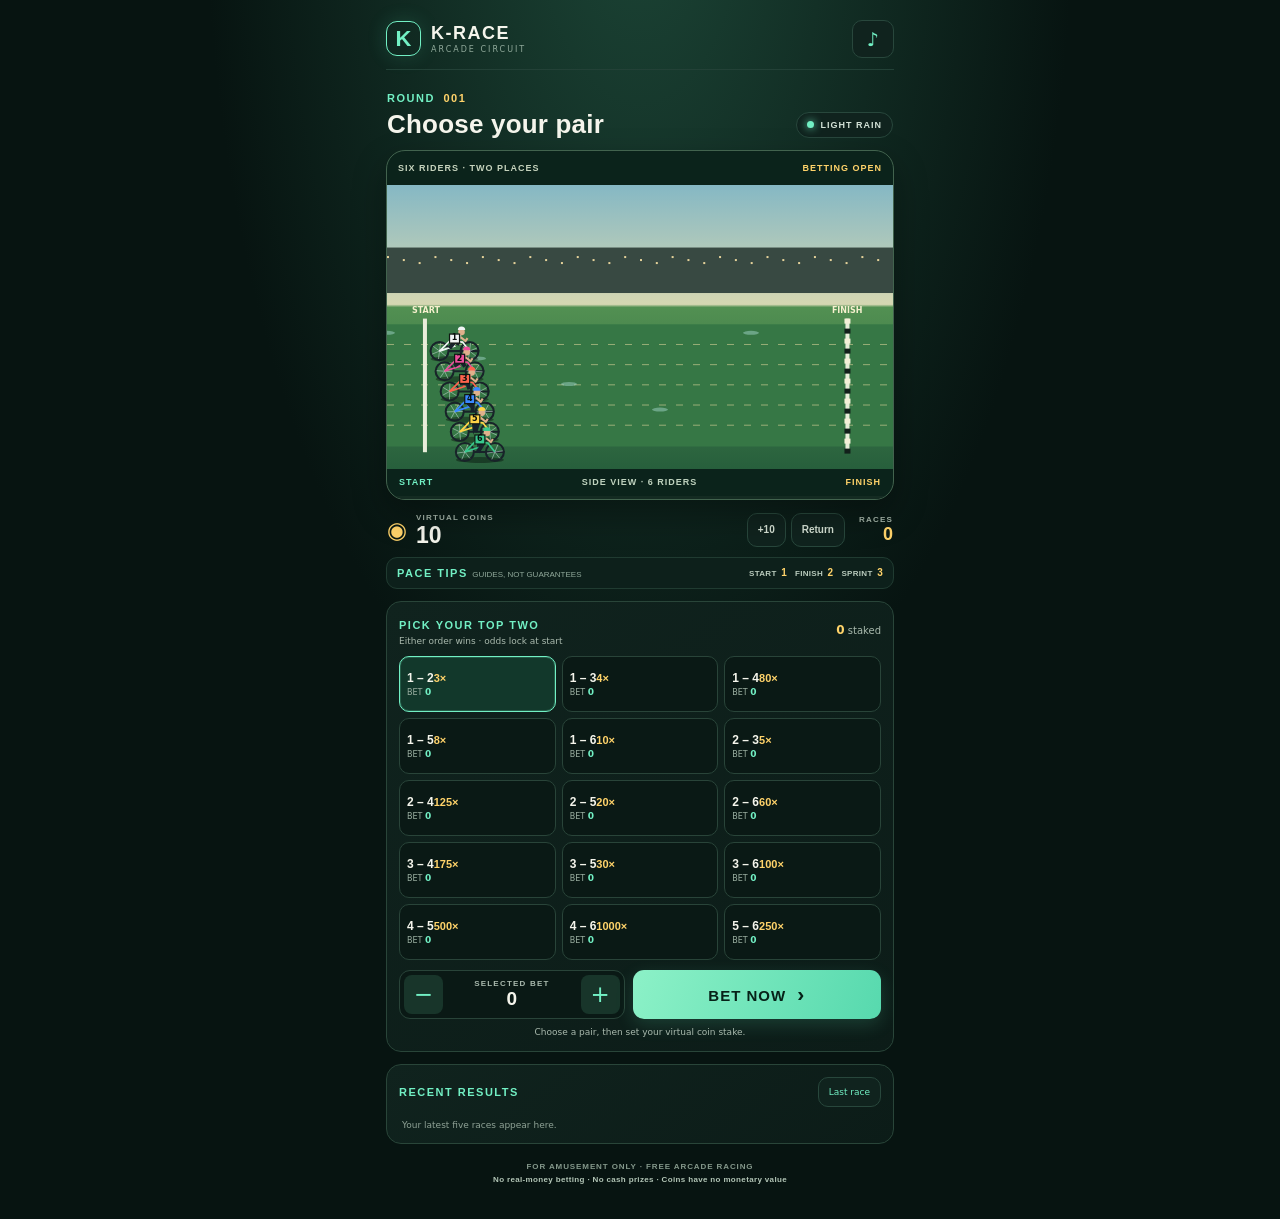
==== mobile/index.html @ de16a82d "Add K-Race mobile browser draft" ====
<!doctype html>
<html lang="en">
<head>
  <meta charset="utf-8">
  <meta name="viewport" content="width=device-width,initial-scale=1,viewport-fit=cover">
  <meta name="theme-color" content="#071a17">
  <meta name="description" content="A free six-rider bicycle racing arcade game. Virtual coins only; no cash prizes.">
  <title>K-Race Mobile Arcade</title>
  <link rel="manifest" href="manifest.webmanifest">
  <link rel="icon" href="icon.svg" type="image/svg+xml">
  <link rel="stylesheet" href="style.css">
</head>
<body>
  <main class="app-shell">
    <header class="topbar">
      <div class="brand"><span class="brand-mark">K</span><span><strong>K-RACE</strong><small>ARCADE CIRCUIT</small></span></div>
      <div class="top-actions"><button id="music-toggle" class="icon-btn" aria-label="Toggle music" title="Toggle sound">♪</button><button id="install-btn" class="install-btn" hidden>Install</button></div>
    </header>

    <section class="hero-line" aria-live="polite">
      <div><span class="eyebrow">ROUND <b id="round-number">001</b></span><h1 id="phase-title">Choose your pair</h1></div>
      <div class="weather-pill" id="weather-pill"><i id="weather-dot"></i><span id="weather-label">CLEAR</span></div>
    </section>

    <section class="race-card" aria-label="Live bicycle race">
      <div class="race-meta"><span id="race-caption">SIX RIDERS · TWO PLACES</span><span id="race-clock">BETTING OPEN</span></div>
      <canvas id="race-canvas" aria-label="Six numbered cyclists race from the start line to the finish line"></canvas>
      <div class="track-labels"><span>START</span><span id="track-status">SIDE VIEW · 6 RIDERS</span><span>FINISH</span></div>
      <div class="progress-track"><span id="progress-fill"></span></div>
      <div class="finish-readout" id="finish-readout" aria-live="assertive"></div>
    </section>

    <section class="wallet-row" aria-label="Virtual coin wallet">
      <div class="wallet"><span class="coin-icon">◉</span><div><small>VIRTUAL COINS</small><strong id="coin-balance">10</strong></div></div>
      <div class="wallet-actions"><button id="coin-in" class="small-btn">+10</button><button id="coin-out" class="small-btn">Return</button></div>
      <div class="record-chip"><small>RACES</small><strong id="races-played">0</strong></div>
    </section>

    <section class="tips-row" aria-label="Race tips">
      <span class="section-label">PACE TIPS <em>GUIDES, NOT GUARANTEES</em></span>
      <div class="tip-list"><span>START <b id="tip-starter">—</b></span><span>FINISH <b id="tip-finisher">—</b></span><span>SPRINT <b id="tip-sprint">—</b></span></div>
    </section>

    <section class="bet-panel" id="bet-panel">
      <div class="section-heading"><div><span class="section-label">PICK YOUR TOP TWO</span><small>Either order wins · odds lock at start</small></div><span class="stake-total"><b id="total-stake">0</b> staked</span></div>
      <div class="pair-grid" id="pair-grid" aria-label="Choose a pair of riders"></div>
      <div class="bet-controls">
        <div class="stake-stepper"><button id="stake-minus" aria-label="Decrease selected pair stake">−</button><span><small>SELECTED BET</small><b id="selected-stake">0</b></span><button id="stake-plus" aria-label="Increase selected pair stake">+</button></div>
        <button id="race-button" class="primary-btn">BET NOW <span>›</span></button>
      </div>
      <p class="notice" id="notice" aria-live="polite">Choose a pair, then set your virtual coin stake.</p>
    </section>

    <section class="history-panel">
      <div class="section-heading"><span class="section-label">RECENT RESULTS</span><button id="last-game" class="text-btn">Last race</button></div>
      <div id="history-list" class="history-list"><span class="empty-history">Your latest five races appear here.</span></div>
    </section>

    <footer>FOR AMUSEMENT ONLY · FREE ARCADE RACING<br><strong>No real-money betting · No cash prizes · Coins have no monetary value</strong></footer>
  </main>
  <script src="race-core.js"></script><script src="app.js"></script>
</body>
</html>
---- mobile/style.css ----
:root{color-scheme:dark;--bg:#071411;--panel:#0e211c;--panel2:#122a23;--line:#28473c;--mint:#72f0c4;--gold:#ffd36a;--text:#f5f5ec;--muted:#a9b9ad;--danger:#ff7182;--safe-bottom:env(safe-area-inset-bottom,0px)}
*{box-sizing:border-box}html{background:var(--bg)}body{margin:0;background:radial-gradient(ellipse at 50% -10%,#1c4536 0%,#071411 48%);color:var(--text);font-family:'DM Sans',system-ui,sans-serif;min-height:100vh;padding:0 0 var(--safe-bottom)}button{font:inherit;color:inherit;touch-action:manipulation}.app-shell{width:min(100%,540px);margin:0 auto;padding:0 16px 18px}.topbar{height:62px;display:flex;align-items:center;justify-content:space-between;border-bottom:1px solid #234137}.brand{display:flex;gap:10px;align-items:center}.brand-mark{display:grid;place-items:center;width:35px;height:35px;border:1px solid var(--mint);border-radius:11px;color:var(--mint);font:800 22px 'Barlow Condensed',sans-serif;box-shadow:0 0 20px #54e3b428}.brand strong{display:block;font:800 18px 'Barlow Condensed',sans-serif;letter-spacing:1.5px}.brand small{display:block;color:#91aa9b;font-size:8px;letter-spacing:2px;margin-top:1px}.top-actions{display:flex;gap:8px}.icon-btn,.install-btn,.small-btn,.text-btn{border:1px solid var(--line);background:#10231e;border-radius:10px;min-height:38px;padding:0 13px}.icon-btn{font-size:19px;color:var(--mint);width:42px}.install-btn{color:var(--mint);font-weight:700}.hero-line{display:flex;justify-content:space-between;align-items:end;padding:17px 1px 12px}.eyebrow,.section-label{font:700 11px 'Barlow Condensed',sans-serif;letter-spacing:1.5px;color:var(--mint)}.eyebrow b{color:var(--gold);margin-left:4px}.hero-line h1{font:700 26px/1.02 'Barlow Condensed',sans-serif;margin:5px 0 0;letter-spacing:.2px}.weather-pill{display:flex;align-items:center;gap:7px;border:1px solid var(--line);background:#10231e;border-radius:20px;padding:7px 10px;color:#d3e2d7;font:700 9px 'Barlow Condensed',sans-serif;letter-spacing:1px}.weather-pill i{width:7px;height:7px;border-radius:50%;background:var(--mint);box-shadow:0 0 9px currentColor}.weather-pill.storm i{background:#a6c5ff}.race-card{position:relative;overflow:hidden;background:#0b231b;border:1px solid #42634e;border-radius:16px;box-shadow:0 14px 34px #0005}.race-meta{height:34px;display:flex;justify-content:space-between;align-items:center;padding:0 11px;color:#c6d3bd;font:700 9px 'Barlow Condensed',sans-serif;letter-spacing:1px}.race-meta span:last-child{color:var(--gold)}canvas{display:block;width:100%;aspect-ratio:1.78;background:#1d5031}.track-labels{height:27px;display:flex;align-items:center;justify-content:space-between;padding:0 12px;color:#c0d3bf;font:700 9px 'Barlow Condensed',sans-serif;letter-spacing:1px}.track-labels span:first-child{color:var(--mint)}.track-labels span:last-child{color:var(--gold)}.progress-track{height:3px;background:#142b22}.progress-track span{display:block;height:100%;width:0;background:linear-gradient(90deg,#65dcae,#ffcc68);transition:width .12s linear}.finish-readout{position:absolute;left:50%;top:50%;transform:translate(-50%,-50%);display:none;padding:10px 18px;text-align:center;border:1px solid var(--gold);border-radius:12px;background:#071411eb;color:var(--gold);font:800 24px 'Barlow Condensed',sans-serif;white-space:nowrap;box-shadow:0 8px 30px #0009}.finish-readout.show{display:block}.wallet-row{display:flex;align-items:center;gap:9px;padding:13px 1px 10px}.wallet{display:flex;align-items:center;gap:9px;flex:1}.coin-icon{font-size:23px;color:var(--gold)}.wallet small,.record-chip small,.stake-stepper small{display:block;color:var(--muted);font:700 8px 'Barlow Condensed',sans-serif;letter-spacing:1.2px}.wallet strong{display:block;font:800 23px/1 'Barlow Condensed',sans-serif;margin-top:2px}.wallet-actions{display:flex;gap:5px}.small-btn{min-height:34px;padding:0 10px;color:#d5e1d4;font:700 10px 'Barlow Condensed',sans-serif}.record-chip{text-align:right;padding-left:5px}.record-chip strong{display:block;font:700 18px 'Barlow Condensed',sans-serif;color:var(--gold)}.tips-row{display:flex;gap:8px;align-items:center;justify-content:space-between;padding:9px 10px;background:#0d201b;border:1px solid #203b31;border-radius:11px}.section-label em{font:500 8px 'DM Sans',sans-serif;font-style:normal;color:#91a99b;letter-spacing:0}.tip-list{display:flex;gap:8px}.tip-list span{color:#b9cbbd;font:700 8px 'Barlow Condensed',sans-serif;letter-spacing:.3px}.tip-list b{color:var(--gold);font-size:10px;margin-left:2px}.bet-panel,.history-panel{margin-top:12px;padding:12px;background:linear-gradient(145deg,#10231e,#0c1c18);border:1px solid #294539;border-radius:15px}.section-heading{display:flex;justify-content:space-between;align-items:center;margin-bottom:10px}.section-heading small{display:block;color:var(--muted);font-size:9px;margin-top:3px}.stake-total{color:#a9b9ad;font-size:10px}.stake-total b{color:var(--gold);font-size:12px}.pair-grid{display:grid;grid-template-columns:repeat(3,minmax(0,1fr));gap:6px}.pair-card{min-height:48px;border:1px solid #294439;border-radius:10px;background:#0a1915;padding:6px 7px;text-align:left;display:flex;flex-direction:column;justify-content:center;gap:2px;cursor:pointer}.pair-card:active{transform:scale(.98)}.pair-card.selected{border-color:var(--mint);background:#12382b;box-shadow:inset 0 0 0 1px #72f0c433}.pair-top{display:flex;justify-content:space-between;align-items:center}.pair-id{font:800 12px 'Barlow Condensed',sans-serif}.pair-odds{color:var(--gold);font:700 11px 'Barlow Condensed',sans-serif}.pair-stake{color:#9cb0a2;font-size:8px}.pair-stake b{color:var(--mint);font-size:9px}.bet-controls{display:grid;grid-template-columns:1fr 1.1fr;gap:8px;margin-top:10px}.stake-stepper{display:flex;align-items:center;justify-content:space-between;border:1px solid #294439;border-radius:11px;background:#0a1915;padding:4px}.stake-stepper button{width:39px;height:39px;border:0;border-radius:8px;background:#18352a;color:var(--mint);font-size:23px}.stake-stepper span{text-align:center}.stake-stepper b{display:block;font:800 19px 'Barlow Condensed',sans-serif}.primary-btn{border:0;border-radius:11px;background:linear-gradient(110deg,#8cf1c7,#57d9ae);color:#062117;font:800 15px 'Barlow Condensed',sans-serif;letter-spacing:1px;box-shadow:0 6px 18px #61e6b42a}.primary-btn span{font-size:21px;margin-left:6px}.primary-btn:disabled{opacity:.5}.notice{text-align:center;color:#a9b9ad;font-size:9px;min-height:12px;margin:8px 0 0}.history-panel{padding-bottom:10px}.text-btn{min-height:30px;padding:0 10px;color:var(--mint);font-size:9px}.history-list{display:flex;gap:6px;overflow:auto}.history-item{flex:1;min-width:77px;padding:7px;border-radius:9px;background:#0a1915;border:1px solid #243b31}.history-item small{display:block;color:#93a99a;font-size:8px}.history-item b{display:block;margin-top:3px;color:var(--gold);font:700 14px 'Barlow Condensed',sans-serif}.empty-history{color:#8fa296;font-size:9px;padding:3px}footer{text-align:center;color:#84988b;font:700 8px/1.7 'Barlow Condensed',sans-serif;letter-spacing:.9px;padding:16px 0 2px}footer strong{color:#b3c6b7;font-weight:600;letter-spacing:.35px}
@media(max-width:365px){.app-shell{padding-left:11px;padding-right:11px}.hero-line h1{font-size:24px}.tips-row{padding:8px 7px}.tip-list{gap:5px}.tip-list span{font-size:7px}.pair-grid{gap:4px}.pair-card{padding:5px;min-height:45px}.section-label{font-size:10px}.wallet-actions{gap:3px}.small-btn{padding:0 7px}}
@media(min-width:500px){.app-shell{padding-top:8px}.race-card{border-radius:19px}.pair-card{min-height:56px}.app-shell{padding-bottom:30px}}
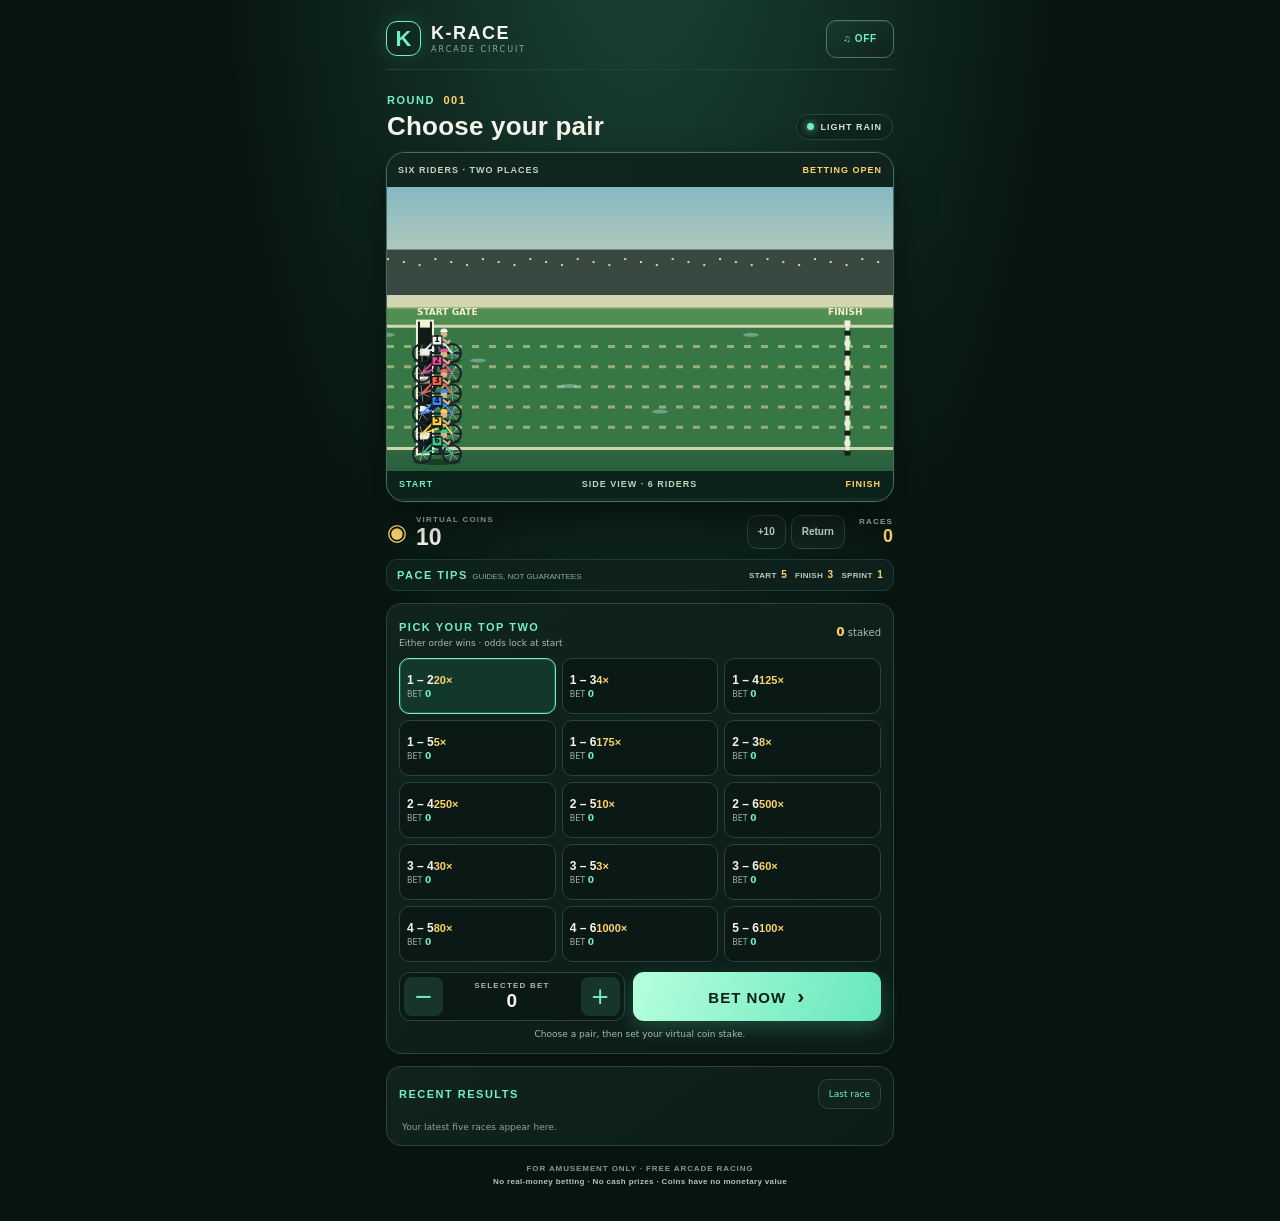
==== commit 018d3734: "Lock mobile results and add race music" ====
--- a/mobile/index.html
+++ b/mobile/index.html
@@ -8,13 +8,13 @@
   <title>K-Race Mobile Arcade</title>
   <link rel="manifest" href="manifest.webmanifest">
   <link rel="icon" href="icon.svg" type="image/svg+xml">
-  <link rel="stylesheet" href="style.css">
+  <link rel="stylesheet" href="style.css?v=20261105-r4">
 </head>
 <body>
   <main class="app-shell">
     <header class="topbar">
       <div class="brand"><span class="brand-mark">K</span><span><strong>K-RACE</strong><small>ARCADE CIRCUIT</small></span></div>
-      <div class="top-actions"><button id="music-toggle" class="icon-btn" aria-label="Toggle music" title="Toggle sound">♪</button><button id="install-btn" class="install-btn" hidden>Install</button></div>
+      <div class="top-actions"><button id="music-toggle" class="icon-btn" aria-label="Turn music on" title="Turn race music on or off">♫ OFF</button><button id="install-btn" class="install-btn" hidden>Install</button></div>
     </header>
 
     <section class="hero-line" aria-live="polite">
@@ -22,7 +22,7 @@
       <div class="weather-pill" id="weather-pill"><i id="weather-dot"></i><span id="weather-label">CLEAR</span></div>
     </section>
 
-    <section class="race-card" aria-label="Live bicycle race">
+    <section class="race-card" id="race-card" aria-label="Live bicycle race">
       <div class="race-meta"><span id="race-caption">SIX RIDERS · TWO PLACES</span><span id="race-clock">BETTING OPEN</span></div>
       <canvas id="race-canvas" aria-label="Six numbered cyclists race from the start line to the finish line"></canvas>
       <div class="track-labels"><span>START</span><span id="track-status">SIDE VIEW · 6 RIDERS</span><span>FINISH</span></div>
@@ -58,7 +58,7 @@
 
     <footer>FOR AMUSEMENT ONLY · FREE ARCADE RACING<br><strong>No real-money betting · No cash prizes · Coins have no monetary value</strong></footer>
   </main>
-  <script src="race-core.js"></script><script src="app.js"></script>
+  <script src="race-core.js?v=20261105-r4"></script><script src="app.js?v=20261105-r4"></script>
 </body>
 </html>
 
--- a/mobile/style.css
+++ b/mobile/style.css
@@ -1,5 +1,9 @@
 :root{color-scheme:dark;--bg:#071411;--panel:#0e211c;--panel2:#122a23;--line:#28473c;--mint:#72f0c4;--gold:#ffd36a;--text:#f5f5ec;--muted:#a9b9ad;--danger:#ff7182;--safe-bottom:env(safe-area-inset-bottom,0px)}
-*{box-sizing:border-box}html{background:var(--bg)}body{margin:0;background:radial-gradient(ellipse at 50% -10%,#1c4536 0%,#071411 48%);color:var(--text);font-family:'DM Sans',system-ui,sans-serif;min-height:100vh;padding:0 0 var(--safe-bottom)}button{font:inherit;color:inherit;touch-action:manipulation}.app-shell{width:min(100%,540px);margin:0 auto;padding:0 16px 18px}.topbar{height:62px;display:flex;align-items:center;justify-content:space-between;border-bottom:1px solid #234137}.brand{display:flex;gap:10px;align-items:center}.brand-mark{display:grid;place-items:center;width:35px;height:35px;border:1px solid var(--mint);border-radius:11px;color:var(--mint);font:800 22px 'Barlow Condensed',sans-serif;box-shadow:0 0 20px #54e3b428}.brand strong{display:block;font:800 18px 'Barlow Condensed',sans-serif;letter-spacing:1.5px}.brand small{display:block;color:#91aa9b;font-size:8px;letter-spacing:2px;margin-top:1px}.top-actions{display:flex;gap:8px}.icon-btn,.install-btn,.small-btn,.text-btn{border:1px solid var(--line);background:#10231e;border-radius:10px;min-height:38px;padding:0 13px}.icon-btn{font-size:19px;color:var(--mint);width:42px}.install-btn{color:var(--mint);font-weight:700}.hero-line{display:flex;justify-content:space-between;align-items:end;padding:17px 1px 12px}.eyebrow,.section-label{font:700 11px 'Barlow Condensed',sans-serif;letter-spacing:1.5px;color:var(--mint)}.eyebrow b{color:var(--gold);margin-left:4px}.hero-line h1{font:700 26px/1.02 'Barlow Condensed',sans-serif;margin:5px 0 0;letter-spacing:.2px}.weather-pill{display:flex;align-items:center;gap:7px;border:1px solid var(--line);background:#10231e;border-radius:20px;padding:7px 10px;color:#d3e2d7;font:700 9px 'Barlow Condensed',sans-serif;letter-spacing:1px}.weather-pill i{width:7px;height:7px;border-radius:50%;background:var(--mint);box-shadow:0 0 9px currentColor}.weather-pill.storm i{background:#a6c5ff}.race-card{position:relative;overflow:hidden;background:#0b231b;border:1px solid #42634e;border-radius:16px;box-shadow:0 14px 34px #0005}.race-meta{height:34px;display:flex;justify-content:space-between;align-items:center;padding:0 11px;color:#c6d3bd;font:700 9px 'Barlow Condensed',sans-serif;letter-spacing:1px}.race-meta span:last-child{color:var(--gold)}canvas{display:block;width:100%;aspect-ratio:1.78;background:#1d5031}.track-labels{height:27px;display:flex;align-items:center;justify-content:space-between;padding:0 12px;color:#c0d3bf;font:700 9px 'Barlow Condensed',sans-serif;letter-spacing:1px}.track-labels span:first-child{color:var(--mint)}.track-labels span:last-child{color:var(--gold)}.progress-track{height:3px;background:#142b22}.progress-track span{display:block;height:100%;width:0;background:linear-gradient(90deg,#65dcae,#ffcc68);transition:width .12s linear}.finish-readout{position:absolute;left:50%;top:50%;transform:translate(-50%,-50%);display:none;padding:10px 18px;text-align:center;border:1px solid var(--gold);border-radius:12px;background:#071411eb;color:var(--gold);font:800 24px 'Barlow Condensed',sans-serif;white-space:nowrap;box-shadow:0 8px 30px #0009}.finish-readout.show{display:block}.wallet-row{display:flex;align-items:center;gap:9px;padding:13px 1px 10px}.wallet{display:flex;align-items:center;gap:9px;flex:1}.coin-icon{font-size:23px;color:var(--gold)}.wallet small,.record-chip small,.stake-stepper small{display:block;color:var(--muted);font:700 8px 'Barlow Condensed',sans-serif;letter-spacing:1.2px}.wallet strong{display:block;font:800 23px/1 'Barlow Condensed',sans-serif;margin-top:2px}.wallet-actions{display:flex;gap:5px}.small-btn{min-height:34px;padding:0 10px;color:#d5e1d4;font:700 10px 'Barlow Condensed',sans-serif}.record-chip{text-align:right;padding-left:5px}.record-chip strong{display:block;font:700 18px 'Barlow Condensed',sans-serif;color:var(--gold)}.tips-row{display:flex;gap:8px;align-items:center;justify-content:space-between;padding:9px 10px;background:#0d201b;border:1px solid #203b31;border-radius:11px}.section-label em{font:500 8px 'DM Sans',sans-serif;font-style:normal;color:#91a99b;letter-spacing:0}.tip-list{display:flex;gap:8px}.tip-list span{color:#b9cbbd;font:700 8px 'Barlow Condensed',sans-serif;letter-spacing:.3px}.tip-list b{color:var(--gold);font-size:10px;margin-left:2px}.bet-panel,.history-panel{margin-top:12px;padding:12px;background:linear-gradient(145deg,#10231e,#0c1c18);border:1px solid #294539;border-radius:15px}.section-heading{display:flex;justify-content:space-between;align-items:center;margin-bottom:10px}.section-heading small{display:block;color:var(--muted);font-size:9px;margin-top:3px}.stake-total{color:#a9b9ad;font-size:10px}.stake-total b{color:var(--gold);font-size:12px}.pair-grid{display:grid;grid-template-columns:repeat(3,minmax(0,1fr));gap:6px}.pair-card{min-height:48px;border:1px solid #294439;border-radius:10px;background:#0a1915;padding:6px 7px;text-align:left;display:flex;flex-direction:column;justify-content:center;gap:2px;cursor:pointer}.pair-card:active{transform:scale(.98)}.pair-card.selected{border-color:var(--mint);background:#12382b;box-shadow:inset 0 0 0 1px #72f0c433}.pair-top{display:flex;justify-content:space-between;align-items:center}.pair-id{font:800 12px 'Barlow Condensed',sans-serif}.pair-odds{color:var(--gold);font:700 11px 'Barlow Condensed',sans-serif}.pair-stake{color:#9cb0a2;font-size:8px}.pair-stake b{color:var(--mint);font-size:9px}.bet-controls{display:grid;grid-template-columns:1fr 1.1fr;gap:8px;margin-top:10px}.stake-stepper{display:flex;align-items:center;justify-content:space-between;border:1px solid #294439;border-radius:11px;background:#0a1915;padding:4px}.stake-stepper button{width:39px;height:39px;border:0;border-radius:8px;background:#18352a;color:var(--mint);font-size:23px}.stake-stepper span{text-align:center}.stake-stepper b{display:block;font:800 19px 'Barlow Condensed',sans-serif}.primary-btn{border:0;border-radius:11px;background:linear-gradient(110deg,#8cf1c7,#57d9ae);color:#062117;font:800 15px 'Barlow Condensed',sans-serif;letter-spacing:1px;box-shadow:0 6px 18px #61e6b42a}.primary-btn span{font-size:21px;margin-left:6px}.primary-btn:disabled{opacity:.5}.notice{text-align:center;color:#a9b9ad;font-size:9px;min-height:12px;margin:8px 0 0}.history-panel{padding-bottom:10px}.text-btn{min-height:30px;padding:0 10px;color:var(--mint);font-size:9px}.history-list{display:flex;gap:6px;overflow:auto}.history-item{flex:1;min-width:77px;padding:7px;border-radius:9px;background:#0a1915;border:1px solid #243b31}.history-item small{display:block;color:#93a99a;font-size:8px}.history-item b{display:block;margin-top:3px;color:var(--gold);font:700 14px 'Barlow Condensed',sans-serif}.empty-history{color:#8fa296;font-size:9px;padding:3px}footer{text-align:center;color:#84988b;font:700 8px/1.7 'Barlow Condensed',sans-serif;letter-spacing:.9px;padding:16px 0 2px}footer strong{color:#b3c6b7;font-weight:600;letter-spacing:.35px}
+*{box-sizing:border-box}html{background:var(--bg)}body{margin:0;background:radial-gradient(ellipse at 50% -10%,#1c4536 0%,#071411 48%);color:var(--text);font-family:'DM Sans',system-ui,sans-serif;min-height:100vh;padding:0 0 var(--safe-bottom)}button{font:inherit;color:inherit;touch-action:manipulation}.app-shell{width:min(100%,540px);margin:0 auto;padding:0 16px 18px}.topbar{height:62px;display:flex;align-items:center;justify-content:space-between;border-bottom:1px solid #234137}.brand{display:flex;gap:10px;align-items:center}.brand-mark{display:grid;place-items:center;width:35px;height:35px;border:1px solid var(--mint);border-radius:11px;color:var(--mint);font:800 22px 'Barlow Condensed',sans-serif;box-shadow:0 0 20px #54e3b428}.brand strong{display:block;font:800 18px 'Barlow Condensed',sans-serif;letter-spacing:1.5px}.brand small{display:block;color:#91aa9b;font-size:8px;letter-spacing:2px;margin-top:1px}.top-actions{display:flex;gap:8px}.icon-btn,.install-btn,.small-btn,.text-btn{border:1px solid var(--line);background:#10231e;border-radius:10px;min-height:38px;padding:0 13px}.icon-btn{font-size:19px;color:var(--mint);width:42px}.install-btn{color:var(--mint);font-weight:700}.hero-line{display:flex;justify-content:space-between;align-items:end;padding:17px 1px 12px}.eyebrow,.section-label{font:700 11px 'Barlow Condensed',sans-serif;letter-spacing:1.5px;color:var(--mint)}.eyebrow b{color:var(--gold);margin-left:4px}.hero-line h1{font:700 26px/1.02 'Barlow Condensed',sans-serif;margin:5px 0 0;letter-spacing:.2px}.weather-pill{display:flex;align-items:center;gap:7px;border:1px solid var(--line);background:#10231e;border-radius:20px;padding:7px 10px;color:#d3e2d7;font:700 9px 'Barlow Condensed',sans-serif;letter-spacing:1px}.weather-pill i{width:7px;height:7px;border-radius:50%;background:var(--mint);box-shadow:0 0 9px currentColor}.weather-pill.storm i{background:#a6c5ff}.race-card{position:relative;overflow:hidden;background:#0b231b;border:1px solid #42634e;border-radius:16px;box-shadow:0 14px 34px #0005}.race-meta{height:34px;display:flex;justify-content:space-between;align-items:center;padding:0 11px;color:#c6d3bd;font:700 9px 'Barlow Condensed',sans-serif;letter-spacing:1px}.race-meta span:last-child{color:var(--gold)}canvas{display:block;width:100%;aspect-ratio:1.78;background:#1d5031}.track-labels{height:27px;display:flex;align-items:center;justify-content:space-between;padding:0 12px;color:#c0d3bf;font:700 9px 'Barlow Condensed',sans-serif;letter-spacing:1px}.track-labels span:first-child{color:var(--mint)}.track-labels span:last-child{color:var(--gold)}.progress-track{height:3px;background:#142b22}.progress-track span{display:block;height:100%;width:0;background:linear-gradient(90deg,#65dcae,#ffcc68);transition:width .12s linear}.finish-readout{position:absolute;left:50%;top:50%;transform:translate(-50%,-50%);display:none;min-width:min(82%,270px);padding:10px 18px;text-align:center;border:1px solid var(--gold);border-radius:12px;background:#071411f2;color:var(--gold);white-space:nowrap;box-shadow:0 8px 30px #0009}.finish-readout small{display:block;color:var(--mint);font:700 9px 'Barlow Condensed',sans-serif;letter-spacing:1.4px}.finish-readout strong{display:block;margin:3px 0;font:800 22px 'Barlow Condensed',sans-serif}.finish-readout.show{display:block}.wallet-row{display:flex;align-items:center;gap:9px;padding:13px 1px 10px}.wallet{display:flex;align-items:center;gap:9px;flex:1}.coin-icon{font-size:23px;color:var(--gold)}.wallet small,.record-chip small,.stake-stepper small{display:block;color:var(--muted);font:700 8px 'Barlow Condensed',sans-serif;letter-spacing:1.2px}.wallet strong{display:block;font:800 23px/1 'Barlow Condensed',sans-serif;margin-top:2px}.wallet-actions{display:flex;gap:5px}.small-btn{min-height:34px;padding:0 10px;color:#d5e1d4;font:700 10px 'Barlow Condensed',sans-serif}.record-chip{text-align:right;padding-left:5px}.record-chip strong{display:block;font:700 18px 'Barlow Condensed',sans-serif;color:var(--gold)}.tips-row{display:flex;gap:8px;align-items:center;justify-content:space-between;padding:9px 10px;background:#0d201b;border:1px solid #203b31;border-radius:11px}.section-label em{font:500 8px 'DM Sans',sans-serif;font-style:normal;color:#91a99b;letter-spacing:0}.tip-list{display:flex;gap:8px}.tip-list span{color:#b9cbbd;font:700 8px 'Barlow Condensed',sans-serif;letter-spacing:.3px}.tip-list b{color:var(--gold);font-size:10px;margin-left:2px}.bet-panel,.history-panel{margin-top:12px;padding:12px;background:linear-gradient(145deg,#10231e,#0c1c18);border:1px solid #294539;border-radius:15px}.section-heading{display:flex;justify-content:space-between;align-items:center;margin-bottom:10px}.section-heading small{display:block;color:var(--muted);font-size:9px;margin-top:3px}.stake-total{color:#a9b9ad;font-size:10px}.stake-total b{color:var(--gold);font-size:12px}.pair-grid{display:grid;grid-template-columns:repeat(3,minmax(0,1fr));gap:6px}.pair-card{min-height:48px;border:1px solid #294439;border-radius:10px;background:#0a1915;padding:6px 7px;text-align:left;display:flex;flex-direction:column;justify-content:center;gap:2px;cursor:pointer}.pair-card:active{transform:scale(.98)}.pair-card.selected{border-color:var(--mint);background:#12382b;box-shadow:inset 0 0 0 1px #72f0c433}.pair-top{display:flex;justify-content:space-between;align-items:center}.pair-id{font:800 12px 'Barlow Condensed',sans-serif}.pair-odds{color:var(--gold);font:700 11px 'Barlow Condensed',sans-serif}.pair-stake{color:#9cb0a2;font-size:8px}.pair-stake b{color:var(--mint);font-size:9px}.bet-controls{display:grid;grid-template-columns:1fr 1.1fr;gap:8px;margin-top:10px}.stake-stepper{display:flex;align-items:center;justify-content:space-between;border:1px solid #294439;border-radius:11px;background:#0a1915;padding:4px}.stake-stepper button{width:39px;height:39px;border:0;border-radius:8px;background:#18352a;color:var(--mint);font-size:23px}.stake-stepper span{text-align:center}.stake-stepper b{display:block;font:800 19px 'Barlow Condensed',sans-serif}.primary-btn{border:0;border-radius:11px;background:linear-gradient(110deg,#8cf1c7,#57d9ae);color:#062117;font:800 15px 'Barlow Condensed',sans-serif;letter-spacing:1px;box-shadow:0 6px 18px #61e6b42a}.primary-btn span{font-size:21px;margin-left:6px}.primary-btn:disabled{opacity:.5}.notice{text-align:center;color:#a9b9ad;font-size:9px;min-height:12px;margin:8px 0 0}.history-panel{padding-bottom:10px}.text-btn{min-height:30px;padding:0 10px;color:var(--mint);font-size:9px}.history-list{display:flex;gap:6px;overflow:auto}.history-item{flex:1;min-width:77px;padding:7px;border-radius:9px;background:#0a1915;border:1px solid #243b31}.history-item small{display:block;color:#93a99a;font-size:8px}.history-item b{display:block;margin-top:3px;color:var(--gold);font:700 14px 'Barlow Condensed',sans-serif}.empty-history{color:#8fa296;font-size:9px;padding:3px}footer{text-align:center;color:#84988b;font:700 8px/1.7 'Barlow Condensed',sans-serif;letter-spacing:.9px;padding:16px 0 2px}footer strong{color:#b3c6b7;font-weight:600;letter-spacing:.35px}
 @media(max-width:365px){.app-shell{padding-left:11px;padding-right:11px}.hero-line h1{font-size:24px}.tips-row{padding:8px 7px}.tip-list{gap:5px}.tip-list span{font-size:7px}.pair-grid{gap:4px}.pair-card{padding:5px;min-height:45px}.section-label{font-size:10px}.wallet-actions{gap:3px}.small-btn{padding:0 7px}}
 @media(min-width:500px){.app-shell{padding-top:8px}.race-card{border-radius:19px}.pair-card{min-height:56px}.app-shell{padding-bottom:30px}}
+
+/* Storm broadcast polish: clear weather state and a brighter, more cinematic race frame. */
+.race-card{border-color:#486b60;box-shadow:0 16px 38px #0008,0 0 0 1px #9cbeaa12}.race-card.storm{border-color:#8aa6c4;box-shadow:0 0 0 1px #93baff35,0 18px 42px #000a,0 0 26px #75a9ff1a}.race-card.storm .race-meta{background:linear-gradient(90deg,#13243a,#20334a);color:#e5efff}.weather-pill.storm{background:linear-gradient(115deg,#172842,#2b3951);border-color:#7898c6;color:#e7efff;box-shadow:inset 0 0 16px #78a7ee1c}.weather-pill.storm i{background:#d9e8ff;box-shadow:0 0 12px #c4ddff}.icon-btn{border-color:#4a7564;background:linear-gradient(145deg,#16392d,#10231e);box-shadow:inset 0 1px #ffffff10}.hero-line{padding-top:19px}.race-meta{background:linear-gradient(90deg,#10261f,#10231e)}.primary-btn{background:linear-gradient(110deg,#b5ffdc,#67e7bd);box-shadow:0 7px 20px #61e6b438}
+.icon-btn{width:auto;min-width:68px;padding:0 9px;font:800 10px 'Barlow Condensed',sans-serif;letter-spacing:.6px}.icon-btn[aria-label='Turn music off']{color:var(--gold);border-color:#9a7d3a;background:linear-gradient(145deg,#302b1d,#15241e)}.weather-pill.storm::after{content:'⚡';font-size:12px;margin-left:2px;color:#d8e7ff}
 
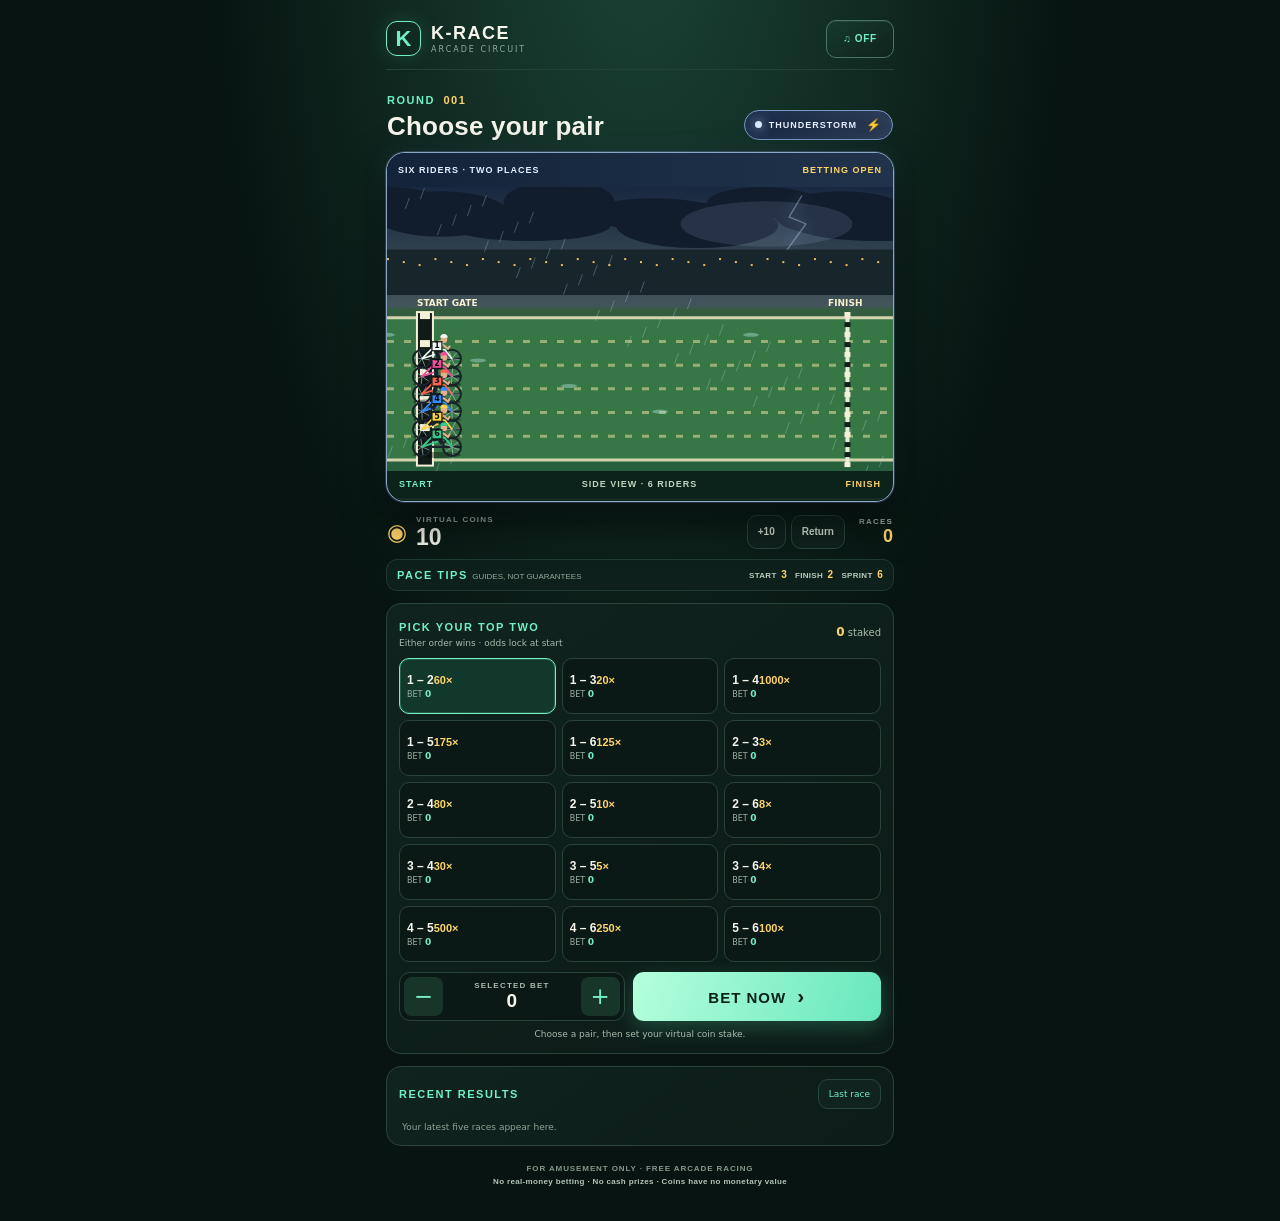
==== commit e14e3964: "Keep all mobile cyclists inside track rails" ====
--- a/mobile/index.html
+++ b/mobile/index.html
@@ -8,7 +8,7 @@
   <title>K-Race Mobile Arcade</title>
   <link rel="manifest" href="manifest.webmanifest">
   <link rel="icon" href="icon.svg" type="image/svg+xml">
-  <link rel="stylesheet" href="style.css?v=20261105-r4">
+  <link rel="stylesheet" href="style.css?v=20261105-r5">
 </head>
 <body>
   <main class="app-shell">
@@ -58,7 +58,7 @@
 
     <footer>FOR AMUSEMENT ONLY · FREE ARCADE RACING<br><strong>No real-money betting · No cash prizes · Coins have no monetary value</strong></footer>
   </main>
-  <script src="race-core.js?v=20261105-r4"></script><script src="app.js?v=20261105-r4"></script>
+  <script src="race-core.js?v=20261105-r5"></script><script src="app.js?v=20261105-r5"></script>
 </body>
 </html>
 
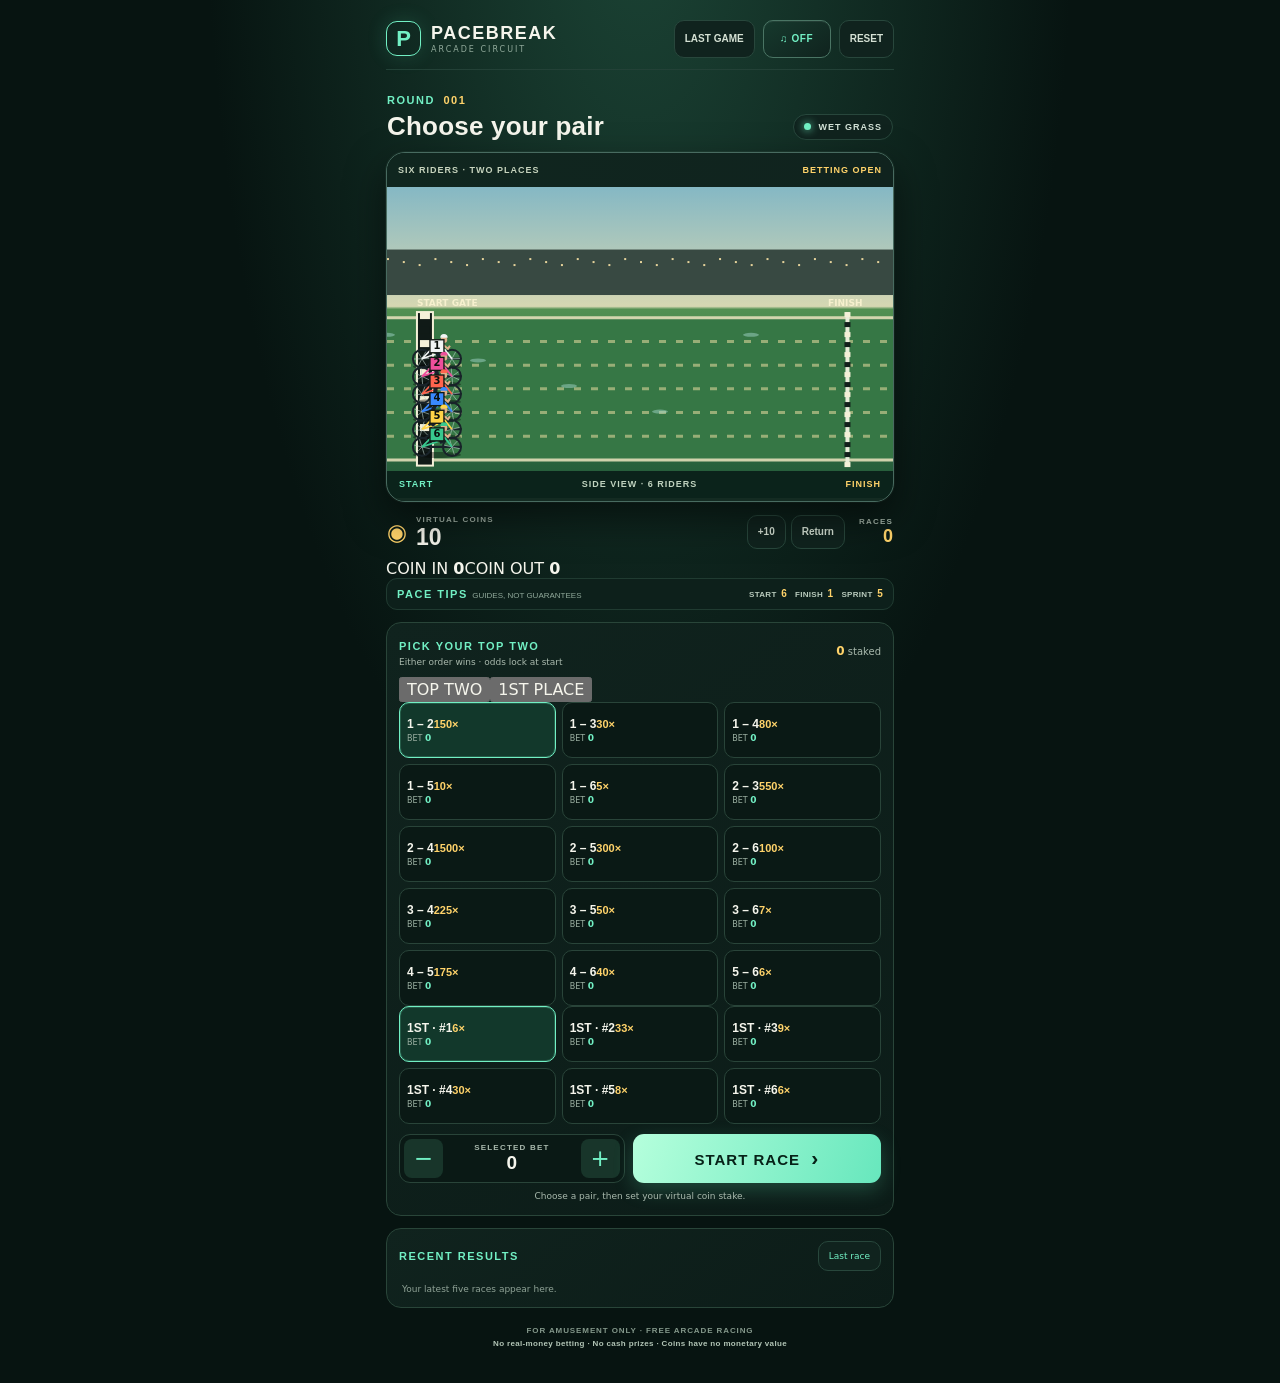
==== commit 460685a1: "Update PACEBREAK mobile odds and collision rules" ====
--- a/mobile/index.html
+++ b/mobile/index.html
@@ -5,21 +5,21 @@
   <meta name="viewport" content="width=device-width,initial-scale=1,viewport-fit=cover">
   <meta name="theme-color" content="#071a17">
   <meta name="description" content="A free six-rider bicycle racing arcade game. Virtual coins only; no cash prizes.">
-  <title>K-Race Mobile Arcade</title>
+  <title>PACEBREAK Mobile Arcade</title>
   <link rel="manifest" href="manifest.webmanifest">
   <link rel="icon" href="icon.svg" type="image/svg+xml">
-  <link rel="stylesheet" href="style.css?v=20261105-r5">
+  <link rel="stylesheet" href="style.css?v=20261111-r1">
 </head>
 <body>
   <main class="app-shell">
     <header class="topbar">
-      <div class="brand"><span class="brand-mark">K</span><span><strong>K-RACE</strong><small>ARCADE CIRCUIT</small></span></div>
-      <div class="top-actions"><button id="music-toggle" class="icon-btn" aria-label="Turn music on" title="Turn race music on or off">♫ OFF</button><button id="install-btn" class="install-btn" hidden>Install</button></div>
+      <div class="brand"><span class="brand-mark">P</span><span><strong>PACEBREAK</strong><small>ARCADE CIRCUIT</small></span></div>
+      <div class="top-actions"><button id="last-game" class="small-btn" title="Open the previous race record">LAST GAME</button><button id="music-toggle" class="icon-btn" aria-label="Turn music on" title="Turn race music on or off">♫ OFF</button><button id="reset-game" class="small-btn" title="Reset this game without losing settled coins">RESET</button><button id="install-btn" class="install-btn" hidden>Install</button></div>
     </header>
 
     <section class="hero-line" aria-live="polite">
       <div><span class="eyebrow">ROUND <b id="round-number">001</b></span><h1 id="phase-title">Choose your pair</h1></div>
-      <div class="weather-pill" id="weather-pill"><i id="weather-dot"></i><span id="weather-label">CLEAR</span></div>
+      <div class="weather-pill" id="weather-pill"><i id="weather-dot"></i><span id="weather-label">DRY DIRT</span></div>
     </section>
 
     <section class="race-card" id="race-card" aria-label="Live bicycle race">
@@ -35,6 +35,7 @@
       <div class="wallet-actions"><button id="coin-in" class="small-btn">+10</button><button id="coin-out" class="small-btn">Return</button></div>
       <div class="record-chip"><small>RACES</small><strong id="races-played">0</strong></div>
     </section>
+    <section class="totals-row" aria-label="Cumulative virtual coin totals"><span>COIN IN <b id="total-in">0</b></span><span>COIN OUT <b id="total-out">0</b></span></section>
 
     <section class="tips-row" aria-label="Race tips">
       <span class="section-label">PACE TIPS <em>GUIDES, NOT GUARANTEES</em></span>
@@ -42,23 +43,24 @@
     </section>
 
     <section class="bet-panel" id="bet-panel">
-      <div class="section-heading"><div><span class="section-label">PICK YOUR TOP TWO</span><small>Either order wins · odds lock at start</small></div><span class="stake-total"><b id="total-stake">0</b> staked</span></div>
+      <div class="section-heading"><div><span class="section-label" id="market-title">PICK YOUR TOP TWO</span><small id="market-help">Either order wins · odds lock at start</small></div><span class="stake-total"><b id="total-stake">0</b> staked</span></div>
+      <div class="market-tabs" role="tablist" aria-label="Bet market"><button type="button" class="market-tab active" data-market="pair" role="tab" aria-selected="true">TOP TWO</button><button type="button" class="market-tab" data-market="single" role="tab" aria-selected="false">1ST PLACE</button></div>
       <div class="pair-grid" id="pair-grid" aria-label="Choose a pair of riders"></div>
+      <div class="pair-grid" id="single-grid" aria-label="Choose a first-place rider" hidden></div>
       <div class="bet-controls">
-        <div class="stake-stepper"><button id="stake-minus" aria-label="Decrease selected pair stake">−</button><span><small>SELECTED BET</small><b id="selected-stake">0</b></span><button id="stake-plus" aria-label="Increase selected pair stake">+</button></div>
+        <div class="stake-stepper"><button id="stake-minus" aria-label="Decrease selected bet stake">−</button><span><small>SELECTED BET</small><b id="selected-stake">0</b></span><button id="stake-plus" aria-label="Increase selected bet stake">+</button></div>
         <button id="race-button" class="primary-btn">BET NOW <span>›</span></button>
       </div>
       <p class="notice" id="notice" aria-live="polite">Choose a pair, then set your virtual coin stake.</p>
     </section>
 
     <section class="history-panel">
-      <div class="section-heading"><span class="section-label">RECENT RESULTS</span><button id="last-game" class="text-btn">Last race</button></div>
+      <div class="section-heading"><span class="section-label">RECENT RESULTS</span><button id="last-game-inline" class="text-btn">Last race</button></div>
       <div id="history-list" class="history-list"><span class="empty-history">Your latest five races appear here.</span></div>
     </section>
 
     <footer>FOR AMUSEMENT ONLY · FREE ARCADE RACING<br><strong>No real-money betting · No cash prizes · Coins have no monetary value</strong></footer>
   </main>
-  <script src="race-core.js?v=20261105-r5"></script><script src="app.js?v=20261105-r5"></script>
+  <script src="race-core.js?v=20261111-r1"></script><script src="app.js?v=20261111-r1"></script>
 </body>
 </html>
-
